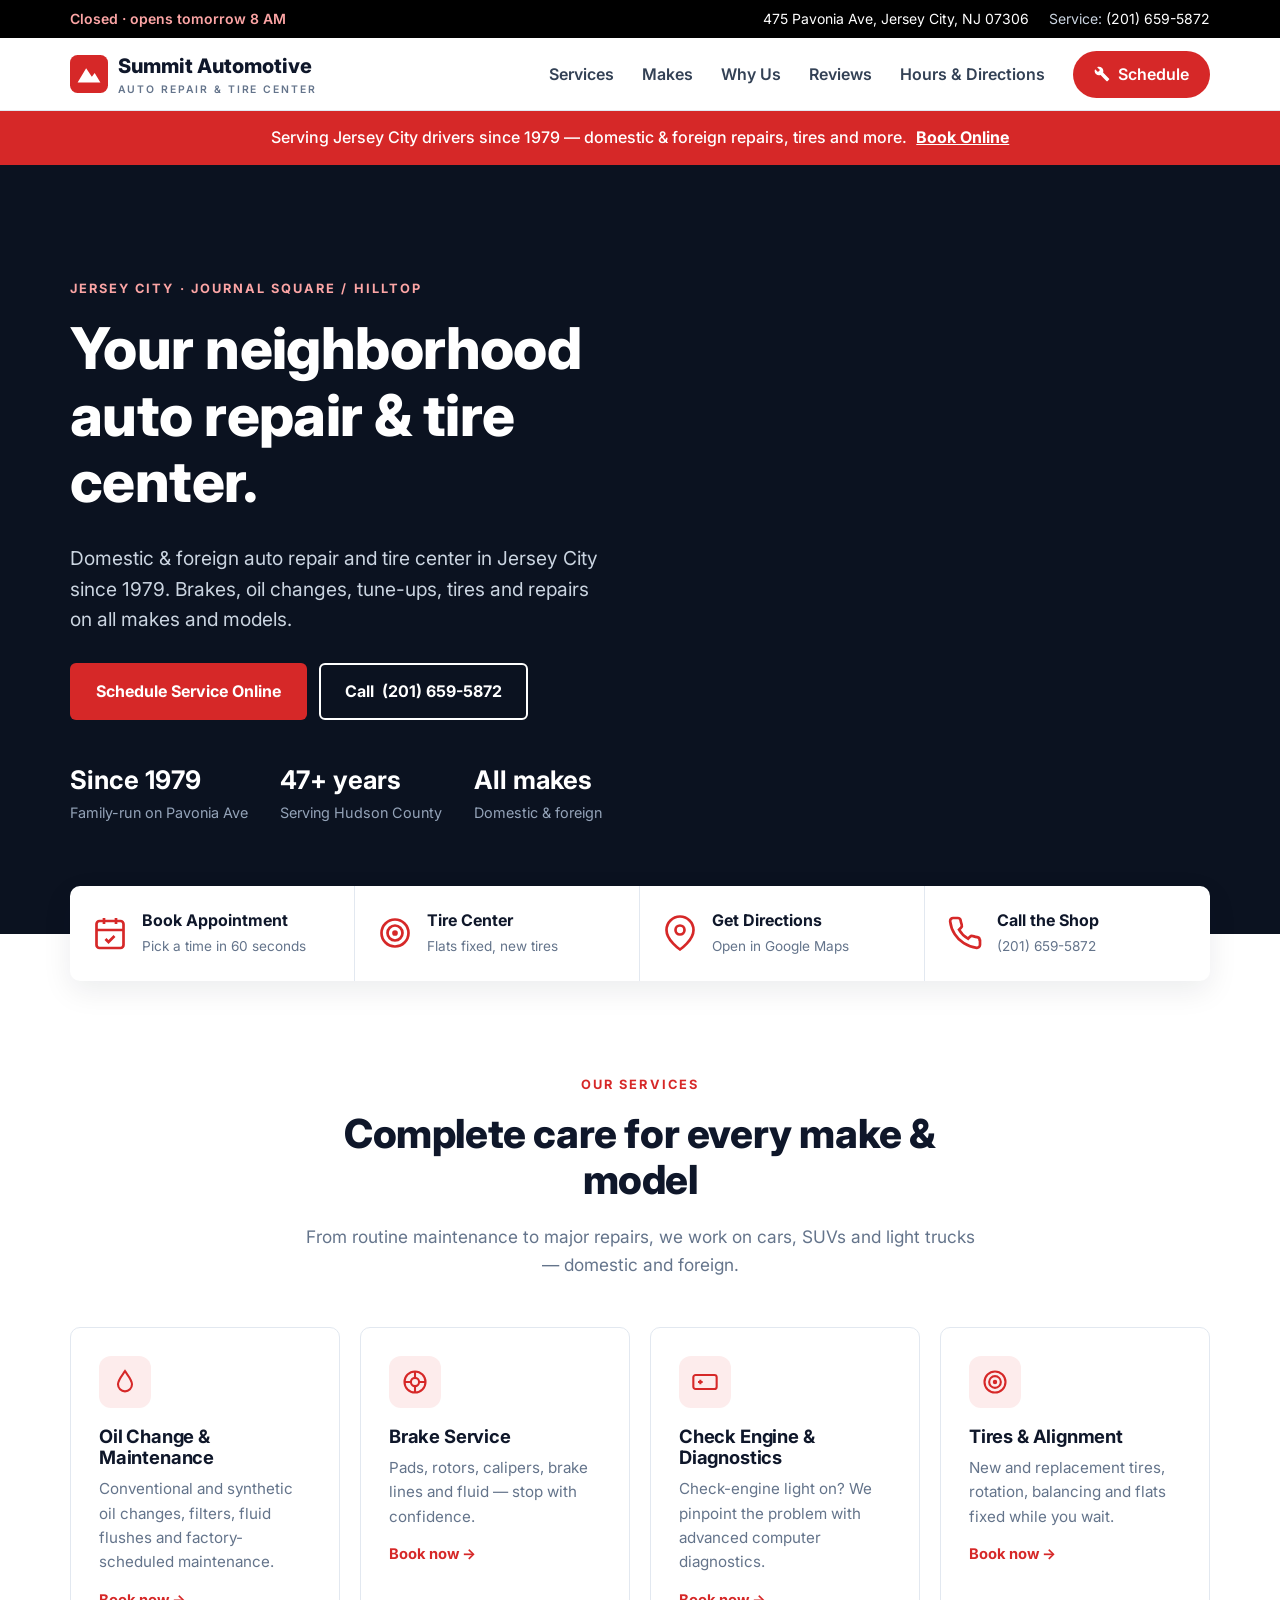
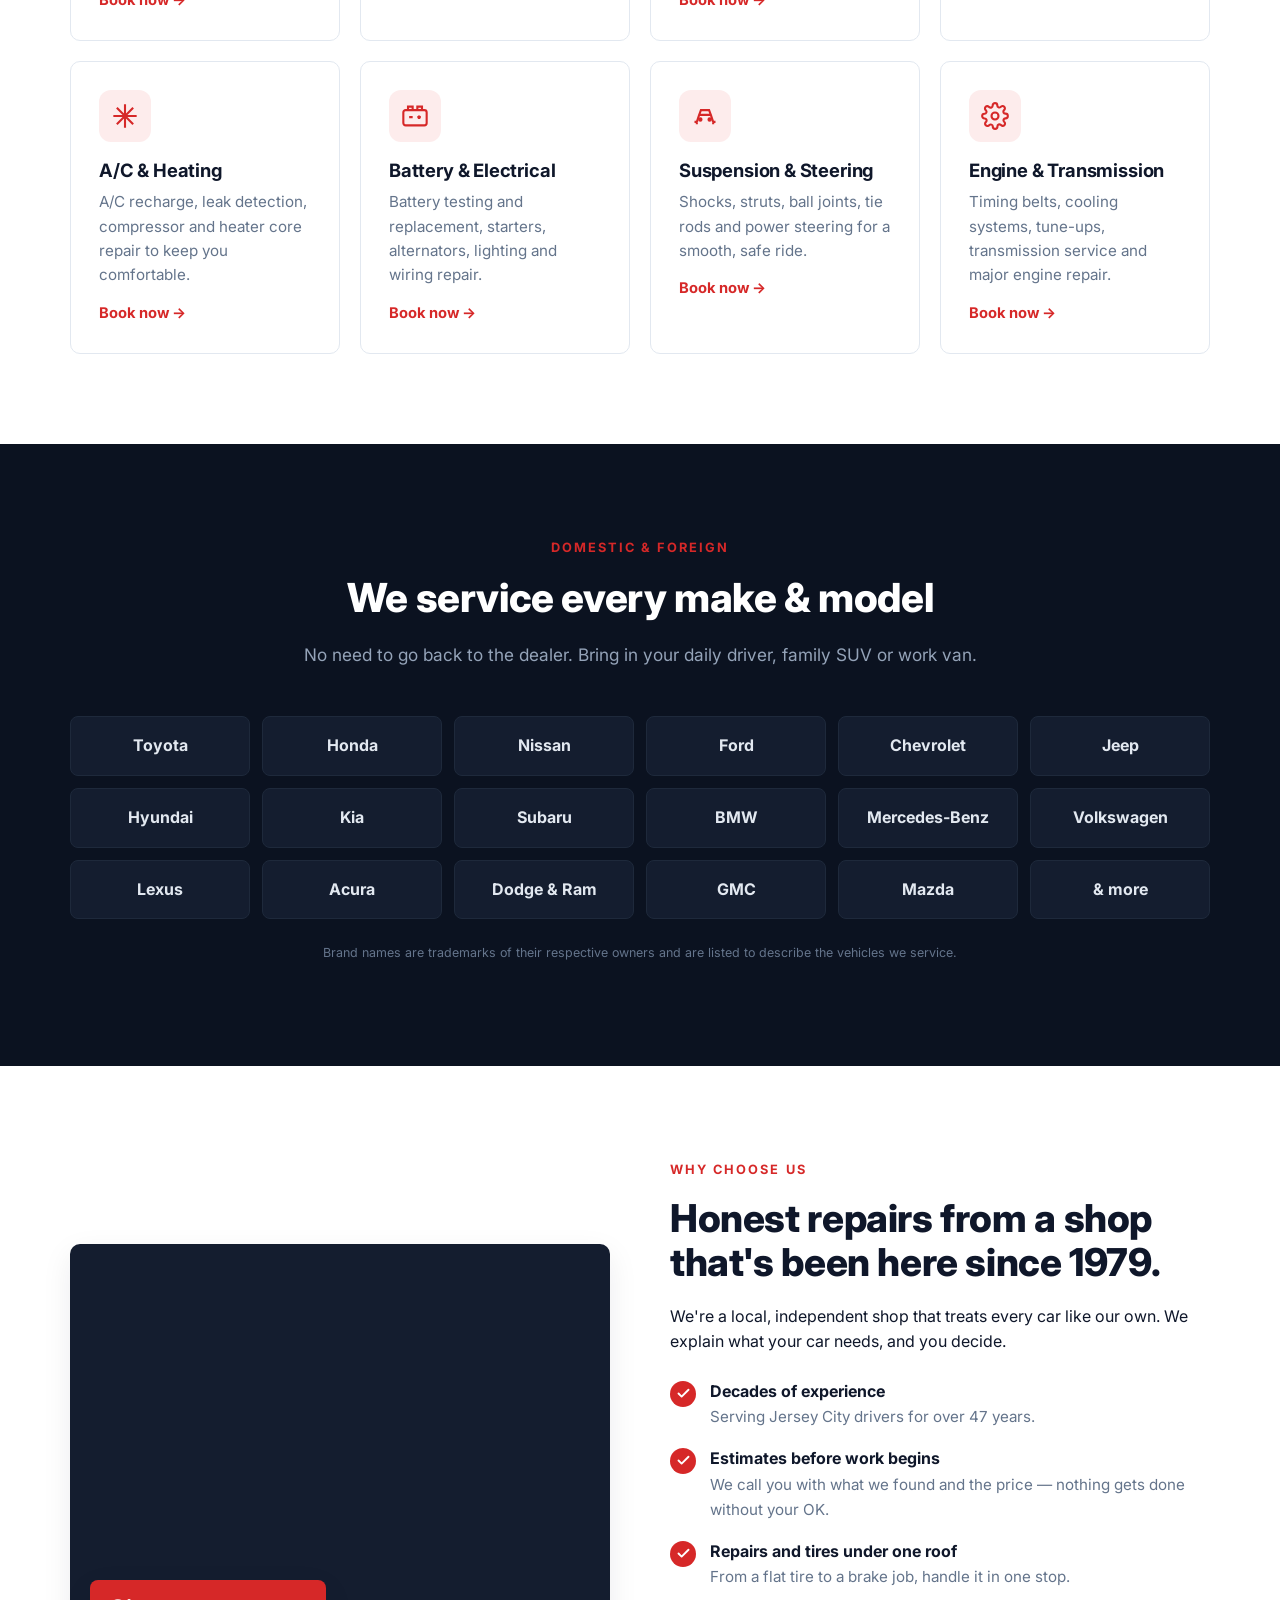
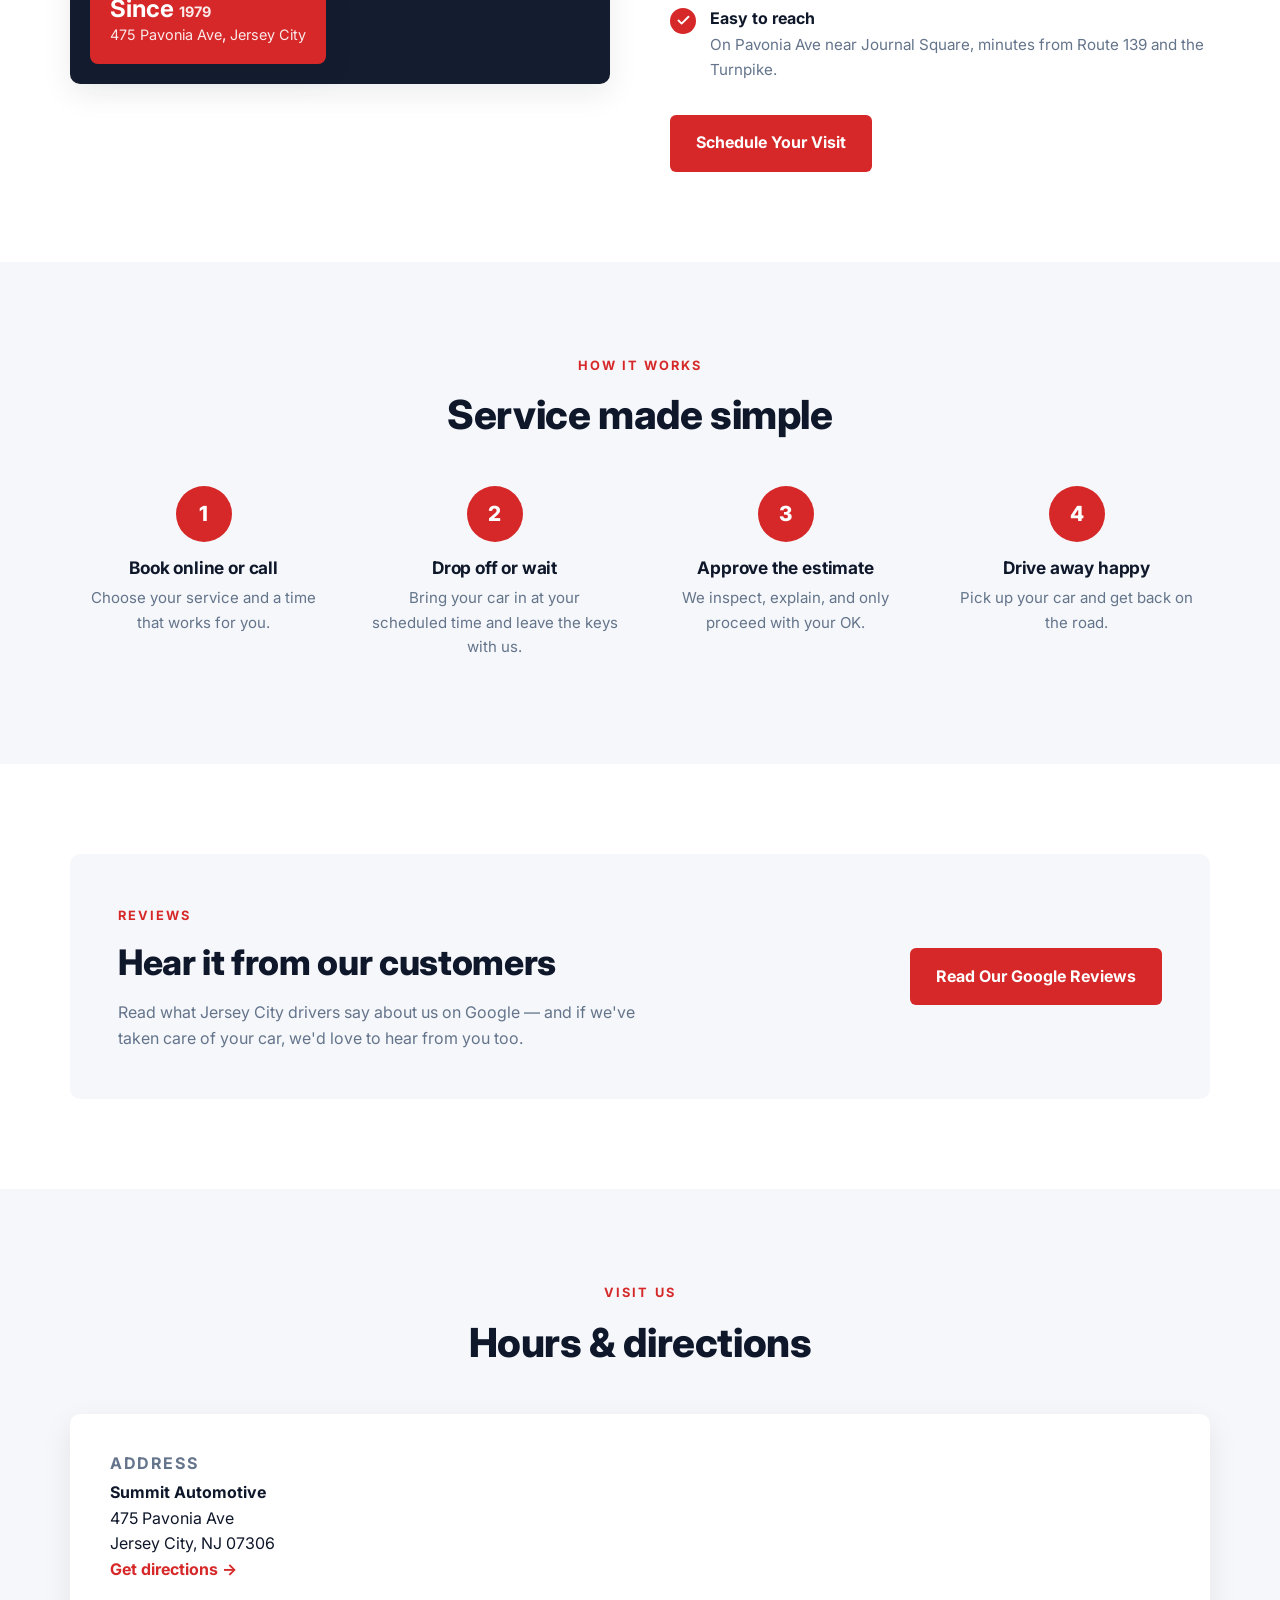
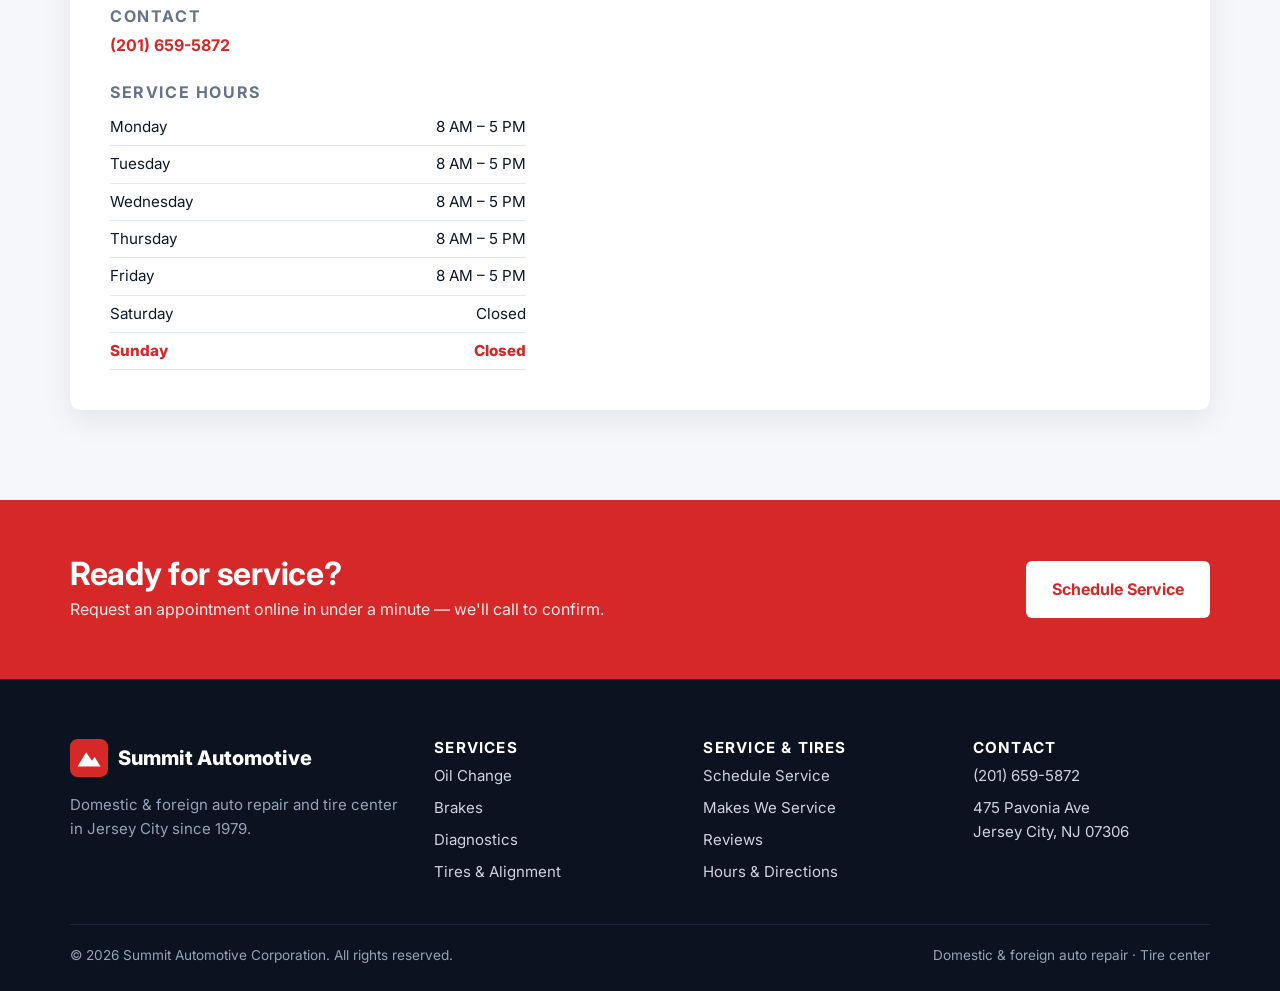
==== index.html @ 3b61a71e "Build Summit Automotive website with online service scheduler Homepage and Hudson Toyota-style sched" ====
<!doctype html>
<html lang="en">
<head>
  <meta charset="utf-8">
  <meta name="viewport" content="width=device-width, initial-scale=1">
  <title>{name} | Auto Repair &amp; Service</title>
  <meta name="description" content="Summit Automotive — domestic &amp; foreign auto repair and tire center at 475 Pavonia Ave, Jersey City, NJ since 1979. Brakes, oil changes, tune-ups, tires. Schedule service online.">
  <link rel="preconnect" href="https://fonts.googleapis.com">
  <link rel="stylesheet" href="https://fonts.googleapis.com/css2?family=Inter:wght@400;500;600;700;800&display=swap">
  <link rel="stylesheet" href="css/styles.css">
  <link rel="icon" href="data:image/svg+xml,%3Csvg xmlns='http://www.w3.org/2000/svg' viewBox='0 0 40 40'%3E%3Crect width='40' height='40' rx='8' fill='%23d62828'/%3E%3Cpath d='M8 29l9-15 6 9 3-4 6 10z' fill='white'/%3E%3C/svg%3E">
</head>
<body>

  <div class="topbar">
    <div class="container">
      <div><span data-open-now class="open-now"></span></div>
      <div class="topbar-right"><a data-shop-href="maps" data-shop="address"></a><span>Service: <a data-shop-href="phone" data-shop="phone"></a></span></div>
    </div>
  </div>

  <header class="header">
    <div class="container">
      <a href="index.html" class="logo">
        <svg class="logo-mark" viewBox="0 0 40 40" aria-hidden="true"><rect width="40" height="40" rx="8" fill="#d62828"/><path d="M8 29l9-15 6 9 3-4 6 10z" fill="#fff"/></svg>
        <span><span data-shop="name"></span><small>Auto Repair &amp; Tire Center</small></span>
      </a>
      <button class="nav-toggle" aria-label="Menu" aria-expanded="false"><span></span><span></span><span></span></button>
      <nav class="nav">
        <a href="#services">Services</a>
        <a href="#makes">Makes</a>
        <a href="#why">Why Us</a>
        <a href="#reviews">Reviews</a>
        <a href="#visit">Hours &amp; Directions</a>
        <a href="schedule-service.html" class="btn btn-primary btn-pill"><svg viewBox="0 0 24 24" width="16" height="16" fill="currentColor" aria-hidden="true"><path d="M22.7 19l-9.1-9.1c.9-2.3.4-5-1.5-6.9-2-2-5-2.4-7.4-1.3L9 6 6 9 1.6 4.7C.4 7.1.9 10.1 2.9 12.1c1.9 1.9 4.6 2.4 6.9 1.5l9.1 9.1c.4.4 1 .4 1.4 0l2.3-2.3c.5-.4.5-1.1.1-1.4z"/></svg>Schedule</a>
      </nav>
    </div>
  </header>

  <div class="promo-strip">
    <div class="container">Serving Jersey City drivers since <span data-shop="since"></span> — domestic &amp; foreign repairs, tires and more. <a href="schedule-service.html">Book Online</a></div>
  </div>

  <main>
    <section class="hero">
      <div class="container">
        <div class="hero-content">
          <span class="eyebrow">Jersey City · <span data-shop="neighborhood"></span></span>
          <h1>Your neighborhood auto repair &amp; tire center.</h1>
          <p class="lead"><span data-shop="tagline"></span> Brakes, oil changes, tune-ups, tires and repairs on all makes and models.</p>
          <div class="hero-actions">
            <a href="schedule-service.html" class="btn btn-primary">Schedule Service Online</a>
            <a data-shop-href="phone" class="btn btn-outline">Call <span data-shop="phone"></span></a>
          </div>
          <div class="hero-badges">
            <div><strong>Since <span data-shop="since"></span></strong>Family-run on Pavonia Ave</div>
            <div><strong><span data-shop="years"></span>+ years</strong>Serving Hudson County</div>
            <div><strong>All makes</strong>Domestic &amp; foreign</div>
          </div>
        </div>
      </div>
    </section>

    <div class="container quick">
      <div class="quick-grid">
        <a href="schedule-service.html">
          <svg viewBox="0 0 24 24" fill="none" stroke="currentColor" stroke-width="1.8"><rect x="3" y="4" width="18" height="18" rx="2"/><path d="M16 2v4M8 2v4M3 10h18M9 16l2 2 4-4"/></svg>
          <div><strong>Book Appointment</strong><span>Pick a time in 60 seconds</span></div>
        </a>
        <a href="schedule-service.html?service=tires">
          <svg viewBox="0 0 24 24" fill="none" stroke="currentColor" stroke-width="1.8"><circle cx="12" cy="12" r="9"/><circle cx="12" cy="12" r="5"/><circle cx="12" cy="12" r="1"/></svg>
          <div><strong>Tire Center</strong><span>Flats fixed, new tires</span></div>
        </a>
        <a data-shop-href="maps">
          <svg viewBox="0 0 24 24" fill="none" stroke="currentColor" stroke-width="1.8"><path d="M21 10c0 7-9 13-9 13S3 17 3 10a9 9 0 0118 0z"/><circle cx="12" cy="10" r="3"/></svg>
          <div><strong>Get Directions</strong><span>Open in Google Maps</span></div>
        </a>
        <a data-shop-href="phone">
          <svg viewBox="0 0 24 24" fill="none" stroke="currentColor" stroke-width="1.8"><path d="M22 16.9v3a2 2 0 01-2.2 2 19.8 19.8 0 01-8.6-3.1 19.5 19.5 0 01-6-6A19.8 19.8 0 012.1 4.2 2 2 0 014.1 2h3a2 2 0 012 1.7c.1.9.4 1.8.7 2.7a2 2 0 01-.5 2.1L8 9.8a16 16 0 006 6l1.3-1.3a2 2 0 012.1-.4c.9.3 1.8.6 2.7.7a2 2 0 011.7 2z"/></svg>
          <div><strong>Call the Shop</strong><span data-shop="phone"></span></div>
        </a>
      </div>
    </div>

    <section class="section" id="services">
      <div class="container">
        <div class="section-head">
          <span class="eyebrow">Our Services</span>
          <h2>Complete care for every make &amp; model</h2>
          <p>From routine maintenance to major repairs, we work on cars, SUVs and light trucks — domestic and foreign.</p>
        </div>
        <div class="services">
          <article class="service">
            <div class="icon"><svg viewBox="0 0 24 24" fill="none" stroke="currentColor" stroke-width="1.8"><path d="M12 2.7C9 7 6 10.3 6 14a6 6 0 0012 0c0-3.7-3-7-6-11.3z"/></svg></div>
            <h3>Oil Change &amp; Maintenance</h3>
            <p>Conventional and synthetic oil changes, filters, fluid flushes and factory-scheduled maintenance.</p>
            <a href="schedule-service.html?service=oil">Book now →</a>
          </article>
          <article class="service">
            <div class="icon"><svg viewBox="0 0 24 24" fill="none" stroke="currentColor" stroke-width="1.8"><circle cx="12" cy="12" r="9"/><circle cx="12" cy="12" r="3.5"/><path d="M12 3v5.5M12 15.5V21M3 12h5.5M15.5 12H21"/></svg></div>
            <h3>Brake Service</h3>
            <p>Pads, rotors, calipers, brake lines and fluid — stop with confidence.</p>
            <a href="schedule-service.html?service=brakes">Book now →</a>
          </article>
          <article class="service">
            <div class="icon"><svg viewBox="0 0 24 24" fill="none" stroke="currentColor" stroke-width="1.8"><rect x="2" y="6" width="20" height="12" rx="2"/><path d="M6 12h4M8 10v4M15 11h.01M18 13h.01"/></svg></div>
            <h3>Check Engine &amp; Diagnostics</h3>
            <p>Check-engine light on? We pinpoint the problem with advanced computer diagnostics.</p>
            <a href="schedule-service.html?service=diagnostic">Book now →</a>
          </article>
          <article class="service">
            <div class="icon"><svg viewBox="0 0 24 24" fill="none" stroke="currentColor" stroke-width="1.8"><circle cx="12" cy="12" r="9"/><circle cx="12" cy="12" r="5"/><circle cx="12" cy="12" r="1"/></svg></div>
            <h3>Tires &amp; Alignment</h3>
            <p>New and replacement tires, rotation, balancing and flats fixed while you wait.</p>
            <a href="schedule-service.html?service=tires">Book now →</a>
          </article>
          <article class="service">
            <div class="icon"><svg viewBox="0 0 24 24" fill="none" stroke="currentColor" stroke-width="1.8"><path d="M12 2v20M2 12h20M5 5l14 14M19 5L5 19"/></svg></div>
            <h3>A/C &amp; Heating</h3>
            <p>A/C recharge, leak detection, compressor and heater core repair to keep you comfortable.</p>
            <a href="schedule-service.html?service=ac">Book now →</a>
          </article>
          <article class="service">
            <div class="icon"><svg viewBox="0 0 24 24" fill="none" stroke="currentColor" stroke-width="1.8"><rect x="2" y="7" width="20" height="13" rx="2"/><path d="M6 7V4h4v3M14 7V4h4v3M7 13h3M15.5 11.5v3M14 13h3"/></svg></div>
            <h3>Battery &amp; Electrical</h3>
            <p>Battery testing and replacement, starters, alternators, lighting and wiring repair.</p>
            <a href="schedule-service.html?service=battery">Book now →</a>
          </article>
          <article class="service">
            <div class="icon"><svg viewBox="0 0 24 24" fill="none" stroke="currentColor" stroke-width="1.8"><path d="M3 17h2l2-6h10l2 6h2M5 17v2M19 17v2M7 11l1.5-4h7L17 11"/><circle cx="8" cy="15" r="1"/><circle cx="16" cy="15" r="1"/></svg></div>
            <h3>Suspension &amp; Steering</h3>
            <p>Shocks, struts, ball joints, tie rods and power steering for a smooth, safe ride.</p>
            <a href="schedule-service.html?service=suspension">Book now →</a>
          </article>
          <article class="service">
            <div class="icon"><svg viewBox="0 0 24 24" fill="none" stroke="currentColor" stroke-width="1.8"><circle cx="12" cy="12" r="3"/><path d="M19.4 15a1.7 1.7 0 00.3 1.8l.1.1a2 2 0 11-2.8 2.8l-.1-.1a1.7 1.7 0 00-1.8-.3 1.7 1.7 0 00-1 1.5V21a2 2 0 01-4 0v-.1A1.7 1.7 0 009 19.4a1.7 1.7 0 00-1.8.3l-.1.1a2 2 0 11-2.8-2.8l.1-.1a1.7 1.7 0 00.3-1.8 1.7 1.7 0 00-1.5-1H3a2 2 0 010-4h.1A1.7 1.7 0 004.6 9a1.7 1.7 0 00-.3-1.8l-.1-.1a2 2 0 112.8-2.8l.1.1a1.7 1.7 0 001.8.3H9a1.7 1.7 0 001-1.5V3a2 2 0 014 0v.1a1.7 1.7 0 001 1.5 1.7 1.7 0 001.8-.3l.1-.1a2 2 0 112.8 2.8l-.1.1a1.7 1.7 0 00-.3 1.8V9a1.7 1.7 0 001.5 1H21a2 2 0 010 4h-.1a1.7 1.7 0 00-1.5 1z"/></svg></div>
            <h3>Engine &amp; Transmission</h3>
            <p>Timing belts, cooling systems, tune-ups, transmission service and major engine repair.</p>
            <a href="schedule-service.html?service=engine">Book now →</a>
          </article>
        </div>
      </div>
    </section>

    <section class="section section-dark" id="makes">
      <div class="container">
        <div class="section-head">
          <span class="eyebrow">Domestic &amp; Foreign</span>
          <h2>We service every make &amp; model</h2>
          <p>No need to go back to the dealer. Bring in your daily driver, family SUV or work van.</p>
        </div>
        <div class="makes">
          <span>Toyota</span><span>Honda</span><span>Nissan</span><span>Ford</span><span>Chevrolet</span><span>Jeep</span>
          <span>Hyundai</span><span>Kia</span><span>Subaru</span><span>BMW</span><span>Mercedes-Benz</span><span>Volkswagen</span>
          <span>Lexus</span><span>Acura</span><span>Dodge &amp; Ram</span><span>GMC</span><span>Mazda</span><span>&amp; more</span>
        </div>
        <p class="fine">Brand names are trademarks of their respective owners and are listed to describe the vehicles we service.</p>
      </div>
    </section>

    <section class="section" id="why">
      <div class="container why">
        <div class="why-img" role="img" aria-label="Technician working on a car"><div class="why-badge"><strong>Since <span data-shop="since"></span></strong><span data-shop="street"></span>, <span data-shop="city"></span></div></div>
        <div>
          <span class="eyebrow">Why Choose Us</span>
          <h2>Honest repairs from a shop that's been here since <span data-shop="since"></span>.</h2>
          <p>We're a local, independent shop that treats every car like our own. We explain what your car needs, and you decide.</p>
          <ul class="checks">
            <li><div><strong>Decades of experience</strong><span>Serving Jersey City drivers for over <span data-shop="years"></span> years.</span></div></li>
            <li><div><strong>Estimates before work begins</strong><span>We call you with what we found and the price — nothing gets done without your OK.</span></div></li>
            <li><div><strong>Repairs and tires under one roof</strong><span>From a flat tire to a brake job, handle it in one stop.</span></div></li>
            <li><div><strong>Easy to reach</strong><span>On Pavonia Ave near Journal Square, minutes from Route 139 and the Turnpike.</span></div></li>
          </ul>
          <a href="schedule-service.html" class="btn btn-primary">Schedule Your Visit</a>
        </div>
      </div>
    </section>

    <section class="section section-alt">
      <div class="container">
        <div class="section-head">
          <span class="eyebrow">How It Works</span>
          <h2>Service made simple</h2>
        </div>
        <div class="steps">
          <div class="step"><h3>Book online or call</h3><p>Choose your service and a time that works for you.</p></div>
          <div class="step"><h3>Drop off or wait</h3><p>Bring your car in at your scheduled time and leave the keys with us.</p></div>
          <div class="step"><h3>Approve the estimate</h3><p>We inspect, explain, and only proceed with your OK.</p></div>
          <div class="step"><h3>Drive away happy</h3><p>Pick up your car and get back on the road.</p></div>
        </div>
      </div>
    </section>

    <section class="section" id="reviews">
      <div class="container">
        <div class="reviews-cta">
          <div>
            <span class="eyebrow">Reviews</span>
            <h2>Hear it from our customers</h2>
            <p>Read what Jersey City drivers say about us on Google — and if we've taken care of your car, we'd love to hear from you too.</p>
          </div>
          <a data-shop-href="maps" class="btn btn-primary">Read Our Google Reviews</a>
        </div>
      </div>
    </section>

    <section class="section section-alt" id="visit">
      <div class="container">
        <div class="section-head">
          <span class="eyebrow">Visit Us</span>
          <h2>Hours &amp; directions</h2>
        </div>
        <div class="visit">
          <div class="visit-info">
            <h3>Address</h3>
            <p><strong data-shop="name"></strong><br><span data-shop="street"></span><br><span data-shop="cityline"></span><br>
              <a data-shop-href="maps">Get directions →</a></p>
            <h3>Contact</h3>
            <p><a data-shop-href="phone" data-shop="phone"></a><span data-needs-email><br><a data-shop-href="email" data-shop="email"></a></span></p>
            <h3>Service Hours</h3>
            <table class="hours-table"><tbody data-hours-table></tbody></table>
          </div>
          <iframe data-map title="Map to the shop" loading="lazy" referrerpolicy="no-referrer-when-downgrade"></iframe>
        </div>
      </div>
    </section>

    <section class="cta-band">
      <div class="container">
        <div>
          <h2>Ready for service?</h2>
          <p>Request an appointment online in under a minute — we'll call to confirm.</p>
        </div>
        <a href="schedule-service.html" class="btn btn-primary">Schedule Service</a>
      </div>
    </section>
  </main>

  <footer class="footer">
    <div class="container">
      <div class="footer-grid">
        <div>
          <a href="index.html" class="logo">
            <svg class="logo-mark" viewBox="0 0 40 40" aria-hidden="true"><rect width="40" height="40" rx="8" fill="#d62828"/><path d="M8 29l9-15 6 9 3-4 6 10z" fill="#fff"/></svg>
            <span data-shop="name"></span>
          </a>
          <p data-shop="tagline"></p>
        </div>
        <div>
          <h4>Services</h4>
          <ul>
            <li><a href="schedule-service.html?service=oil">Oil Change</a></li>
            <li><a href="schedule-service.html?service=brakes">Brakes</a></li>
            <li><a href="schedule-service.html?service=diagnostic">Diagnostics</a></li>
            <li><a href="schedule-service.html?service=tires">Tires &amp; Alignment</a></li>
          </ul>
        </div>
        <div>
          <h4>Service &amp; Tires</h4>
          <ul>
            <li><a href="schedule-service.html">Schedule Service</a></li>
            <li><a href="#makes">Makes We Service</a></li>
            <li><a href="#reviews">Reviews</a></li>
            <li><a href="#visit">Hours &amp; Directions</a></li>
          </ul>
        </div>
        <div>
          <h4>Contact</h4>
          <ul>
            <li><a data-shop-href="phone" data-shop="phone"></a></li>
            <li data-needs-email><a data-shop-href="email" data-shop="email"></a></li>
            <li><a data-shop-href="maps"><span data-shop="street"></span><br><span data-shop="cityline"></span></a></li>
          </ul>
        </div>
      </div>
      <div class="footer-bottom">
        <span>© <span data-shop="year"></span> <span data-shop="legalName"></span>. All rights reserved.</span>
        <span>Domestic &amp; foreign auto repair · Tire center</span>
      </div>
    </div>
  </footer>

  <div class="mobile-bar">
    <a data-shop-href="phone">Call Now</a>
    <a href="schedule-service.html">Book Service</a>
  </div>

  <script src="js/config.js"></script>
  <script src="js/main.js"></script>
</body>
</html>
---- css/styles.css ----
:root {
  --ink: #0f172a;
  --ink-2: #334155;
  --muted: #64748b;
  --line: #e2e8f0;
  --bg: #ffffff;
  --bg-alt: #f5f7fa;
  --dark: #0b1220;
  --dark-2: #141d2f;
  --accent: #d62828;
  --accent-dark: #b01f1f;
  --ok: #15803d;
  --radius: 10px;
  --shadow: 0 10px 30px rgba(15, 23, 42, .08);
  --max: 1180px;
}

* { box-sizing: border-box; }
html { scroll-behavior: smooth; }
body {
  margin: 0;
  font-family: "Inter", system-ui, -apple-system, "Segoe UI", Roboto, sans-serif;
  color: var(--ink);
  background: var(--bg);
  line-height: 1.6;
  -webkit-font-smoothing: antialiased;
}
img { max-width: 100%; display: block; }
a { color: inherit; }
h1, h2, h3, h4 { line-height: 1.15; margin: 0 0 .5em; letter-spacing: -.01em; }
p { margin: 0 0 1em; }
.container { max-width: var(--max); margin: 0 auto; padding: 0 20px; }
.sr-only { position: absolute; width: 1px; height: 1px; overflow: hidden; clip: rect(0 0 0 0); }

/* ---------- Buttons ---------- */
.btn {
  display: inline-flex; align-items: center; justify-content: center; gap: .5em;
  padding: .85em 1.5em; border-radius: 6px; border: 2px solid transparent;
  font: inherit; font-weight: 700; text-decoration: none; cursor: pointer;
  transition: background .15s, color .15s, border-color .15s, transform .15s;
}
.btn:active { transform: translateY(1px); }
.btn-primary { background: var(--accent); color: #fff; }
.btn-primary:hover { background: var(--accent-dark); }
.btn-outline { border-color: currentColor; color: inherit; background: transparent; }
.btn-outline:hover { background: rgba(255,255,255,.1); }
.btn-ghost { background: var(--bg-alt); color: var(--ink); }
.btn-ghost:hover { background: var(--line); }
.btn[disabled] { opacity: .45; cursor: not-allowed; }
.btn-block { width: 100%; }

/* ---------- Top bar & header ---------- */
.topbar { background: var(--dark); color: #cbd5e1; font-size: .875rem; }
.topbar .container { display: flex; justify-content: space-between; gap: 1rem; padding-top: 8px; padding-bottom: 8px; flex-wrap: wrap; }
.topbar a { text-decoration: none; color: #fff; }
.topbar .open-now { color: #4ade80; font-weight: 600; }
.topbar .open-now.closed { color: #fca5a5; }

.header { position: sticky; top: 0; z-index: 50; background: #fff; border-bottom: 1px solid var(--line); }
.header .container { display: flex; align-items: center; justify-content: space-between; height: 72px; gap: 1rem; }
.logo { display: flex; align-items: center; gap: .6rem; text-decoration: none; font-weight: 800; font-size: 1.25rem; }
.logo-mark { width: 38px; height: 38px; }
.logo small { display: block; font-size: .65rem; font-weight: 600; letter-spacing: .18em; color: var(--muted); text-transform: uppercase; }
.nav { display: flex; align-items: center; gap: 1.75rem; }
.nav a { text-decoration: none; font-weight: 600; color: var(--ink-2); }
.nav a:hover, .nav a.active { color: var(--accent); }
.nav .btn { color: #fff; }
.nav-toggle { display: none; background: none; border: 0; padding: 8px; cursor: pointer; }
.nav-toggle span { display: block; width: 24px; height: 2px; background: var(--ink); margin: 5px 0; }

@media (max-width: 860px) {
  .nav-toggle { display: block; }
  .nav {
    position: absolute; top: 72px; left: 0; right: 0; background: #fff;
    flex-direction: column; align-items: stretch; gap: 0; padding: 8px 20px 20px;
    border-bottom: 1px solid var(--line); display: none;
  }
  .nav.open { display: flex; }
  .nav a { padding: 12px 0; border-bottom: 1px solid var(--line); }
  .nav .btn { margin-top: 12px; }
}

/* ---------- Hero ---------- */
.hero {
  position: relative; color: #fff; overflow: hidden;
  background:
    linear-gradient(100deg, rgba(11,18,32,.96) 0%, rgba(11,18,32,.85) 45%, rgba(11,18,32,.35) 100%),
    url("https://images.unsplash.com/photo-1619642751034-765dfdf7c58e?auto=format&fit=crop&w=1800&q=70") center/cover no-repeat,
    var(--dark);
}
.hero .container { padding-top: 110px; padding-bottom: 110px; }
.hero-content { max-width: 640px; }
.eyebrow { display: inline-block; font-size: .8rem; font-weight: 700; letter-spacing: .16em; text-transform: uppercase; color: var(--accent); margin-bottom: 1rem; }
.hero .eyebrow { color: #fca5a5; }
.hero h1 { font-size: clamp(2.2rem, 5vw, 3.6rem); font-weight: 800; }
.hero p.lead { font-size: 1.2rem; color: #cbd5e1; max-width: 540px; }
.hero-actions { display: flex; gap: 12px; flex-wrap: wrap; margin-top: 1.75rem; }
.hero-badges { display: flex; gap: 2rem; flex-wrap: wrap; margin-top: 2.5rem; }
.hero-badges div { font-size: .9rem; color: #94a3b8; }
.hero-badges strong { display: block; font-size: 1.6rem; color: #fff; }
.stars { color: #fbbf24; letter-spacing: 2px; }

/* ---------- Quick actions strip ---------- */
.quick { margin-top: -48px; position: relative; z-index: 2; }
.quick-grid { display: grid; grid-template-columns: repeat(4, 1fr); background: #fff; border-radius: var(--radius); box-shadow: var(--shadow); overflow: hidden; }
.quick-grid a { display: flex; gap: 14px; align-items: center; padding: 22px; text-decoration: none; border-right: 1px solid var(--line); transition: background .15s; }
.quick-grid a:last-child { border-right: 0; }
.quick-grid a:hover { background: var(--bg-alt); }
.quick-grid svg { flex: none; width: 36px; height: 36px; color: var(--accent); }
.quick-grid strong { display: block; }
.quick-grid span { font-size: .85rem; color: var(--muted); }
@media (max-width: 860px) {
  .quick-grid { grid-template-columns: 1fr 1fr; }
  .quick-grid a:nth-child(2) { border-right: 0; }
  .quick-grid a:nth-child(-n+2) { border-bottom: 1px solid var(--line); }
}
@media (max-width: 480px) {
  .quick-grid { grid-template-columns: 1fr; }
  .quick-grid a { border-right: 0; border-bottom: 1px solid var(--line); }
}

/* ---------- Sections ---------- */
.section { padding: 90px 0; }
.section-alt { background: var(--bg-alt); }
.section-dark { background: var(--dark); color: #fff; }
.section-head { text-align: center; max-width: 680px; margin: 0 auto 3rem; }
.section-head h2 { font-size: clamp(1.8rem, 3.5vw, 2.5rem); font-weight: 800; }
.section-head p { color: var(--muted); font-size: 1.08rem; }
.section-dark .section-head p { color: #94a3b8; }

/* Services */
.services { display: grid; grid-template-columns: repeat(auto-fill, minmax(260px, 1fr)); gap: 20px; }
.service {
  background: #fff; border: 1px solid var(--line); border-radius: var(--radius);
  padding: 28px; transition: transform .2s, box-shadow .2s, border-color .2s;
}
.service:hover { transform: translateY(-4px); box-shadow: var(--shadow); border-color: transparent; }
.service .icon { width: 52px; height: 52px; border-radius: 12px; background: #fdecec; color: var(--accent); display: grid; place-items: center; margin-bottom: 18px; }
.service .icon svg { width: 28px; height: 28px; }
.service h3 { font-size: 1.15rem; }
.service p { color: var(--muted); font-size: .95rem; margin-bottom: .75rem; }
.service a { color: var(--accent); font-weight: 700; text-decoration: none; font-size: .92rem; }
.service a:hover { text-decoration: underline; }

/* Specials */
.specials { display: grid; grid-template-columns: repeat(3, 1fr); gap: 20px; }
.special {
  border: 2px dashed rgba(255,255,255,.25); border-radius: var(--radius); padding: 30px; text-align: center;
  background: var(--dark-2);
}
.special .price { font-size: 2.6rem; font-weight: 800; color: #fff; }
.special .price small { font-size: 1rem; color: #94a3b8; font-weight: 600; }
.special h3 { color: #fca5a5; font-size: 1rem; text-transform: uppercase; letter-spacing: .1em; }
.special p { color: #94a3b8; font-size: .92rem; }
.fine { font-size: .78rem; color: #64748b; text-align: center; margin-top: 1.5rem; }
@media (max-width: 860px) { .specials { grid-template-columns: 1fr; } }

/* Why us */
.why { display: grid; grid-template-columns: 1fr 1fr; gap: 60px; align-items: center; }
.why-img {
  border-radius: var(--radius); min-height: 440px;
  background: url("https://images.unsplash.com/photo-1487754180451-c456f719a1fc?auto=format&fit=crop&w=1200&q=70") center/cover, var(--dark-2);
  box-shadow: var(--shadow);
}
.why h2 { font-size: clamp(1.8rem, 3.5vw, 2.4rem); font-weight: 800; }
.checks { list-style: none; padding: 0; margin: 1.5rem 0 2rem; display: grid; gap: 16px; }
.checks li { display: flex; gap: 14px; }
.checks li::before {
  content: ""; flex: none; width: 26px; height: 26px; border-radius: 50%; margin-top: 2px;
  background: var(--accent) url("data:image/svg+xml,%3Csvg xmlns='http://www.w3.org/2000/svg' viewBox='0 0 24 24' fill='none' stroke='white' stroke-width='3' stroke-linecap='round' stroke-linejoin='round'%3E%3Cpolyline points='20 6 9 17 4 12'/%3E%3C/svg%3E") center/15px no-repeat;
}
.checks strong { display: block; }
.checks span { color: var(--muted); font-size: .95rem; }
@media (max-width: 860px) { .why { grid-template-columns: 1fr; gap: 32px; } .why-img { min-height: 260px; } }

/* Process */
.steps { display: grid; grid-template-columns: repeat(4, 1fr); gap: 24px; counter-reset: step; }
.step { text-align: center; padding: 0 10px; }
.step::before {
  counter-increment: step; content: counter(step);
  display: grid; place-items: center; width: 56px; height: 56px; margin: 0 auto 16px;
  border-radius: 50%; background: var(--accent); color: #fff; font-weight: 800; font-size: 1.3rem;
}
.step h3 { font-size: 1.08rem; }
.step p { color: var(--muted); font-size: .94rem; }
@media (max-width: 860px) { .steps { grid-template-columns: 1fr 1fr; } }
@media (max-width: 480px) { .steps { grid-template-columns: 1fr; } }

/* Reviews */
.reviews { display: grid; grid-template-columns: repeat(3, 1fr); gap: 20px; }
.review { background: #fff; border-radius: var(--radius); padding: 28px; box-shadow: var(--shadow); display: flex; flex-direction: column; }
.review p { color: var(--ink-2); flex: 1; }
.review footer { display: flex; align-items: center; gap: 12px; font-weight: 700; }
.avatar { width: 40px; height: 40px; border-radius: 50%; background: var(--dark); color: #fff; display: grid; place-items: center; font-weight: 700; }
.review footer span { display: block; font-weight: 500; font-size: .85rem; color: var(--muted); }
@media (max-width: 860px) { .reviews { grid-template-columns: 1fr; } }

/* Visit */
.visit { display: grid; grid-template-columns: 1fr 1.3fr; gap: 0; border-radius: var(--radius); overflow: hidden; box-shadow: var(--shadow); background: #fff; }
.visit-info { padding: 40px; }
.visit-info h3 { font-size: 1rem; text-transform: uppercase; letter-spacing: .1em; color: var(--muted); margin-top: 1.5rem; }
.visit-info h3:first-child { margin-top: 0; }
.visit-info a { color: var(--accent); font-weight: 700; text-decoration: none; }
.hours-table { width: 100%; border-collapse: collapse; font-size: .95rem; }
.hours-table td { padding: 6px 0; border-bottom: 1px solid var(--line); }
.hours-table td:last-child { text-align: right; }
.hours-table tr.today td { font-weight: 800; color: var(--accent); }
.visit iframe { width: 100%; height: 100%; min-height: 420px; border: 0; display: block; }
@media (max-width: 860px) { .visit { grid-template-columns: 1fr; } .visit iframe { min-height: 300px; } }

/* CTA band */
.cta-band { background: var(--accent); color: #fff; padding: 56px 0; }
.cta-band .container { display: flex; align-items: center; justify-content: space-between; gap: 24px; flex-wrap: wrap; }
.cta-band h2 { margin: 0; font-size: clamp(1.5rem, 3vw, 2rem); }
.cta-band p { margin: .25rem 0 0; opacity: .9; }
.cta-band .btn-primary { background: #fff; color: var(--accent); }
.cta-band .btn-primary:hover { background: #fde8e8; }

/* Footer */
.footer { background: var(--dark); color: #94a3b8; padding: 60px 0 24px; font-size: .94rem; }
.footer-grid { display: grid; grid-template-columns: 1.4fr 1fr 1fr 1fr; gap: 32px; }
.footer h4 { color: #fff; font-size: .95rem; text-transform: uppercase; letter-spacing: .08em; }
.footer ul { list-style: none; margin: 0; padding: 0; display: grid; gap: 8px; }
.footer a { text-decoration: none; color: #cbd5e1; }
.footer a:hover { color: #fff; }
.footer .logo { color: #fff; margin-bottom: 1rem; }
.footer-bottom { border-top: 1px solid #1e293b; margin-top: 40px; padding-top: 20px; display: flex; justify-content: space-between; flex-wrap: wrap; gap: 8px; font-size: .85rem; }
@media (max-width: 860px) { .footer-grid { grid-template-columns: 1fr 1fr; } }
@media (max-width: 480px) { .footer-grid { grid-template-columns: 1fr; } }

/* Mobile sticky call bar */
.mobile-bar { display: none; }
@media (max-width: 640px) {
  .mobile-bar {
    display: grid; grid-template-columns: 1fr 1fr; position: fixed; bottom: 0; left: 0; right: 0; z-index: 60;
    box-shadow: 0 -4px 16px rgba(0,0,0,.12);
  }
  .mobile-bar a { padding: 15px; text-align: center; font-weight: 700; text-decoration: none; color: #fff; background: var(--dark); }
  .mobile-bar a + a { background: var(--accent); }
  body { padding-bottom: 54px; }
}

/* ================= Schedule Service page ================= */
.page-hero { background: var(--dark); color: #fff; padding: 56px 0 96px; }
.page-hero h1 { font-size: clamp(2rem, 4vw, 2.8rem); font-weight: 800; }
.page-hero p { color: #94a3b8; max-width: 620px; margin: 0; }
.crumbs { font-size: .85rem; color: #94a3b8; margin-bottom: 1rem; }
.crumbs a { color: #cbd5e1; text-decoration: none; }

.scheduler { display: grid; grid-template-columns: 1fr 340px; gap: 28px; margin-top: -64px; padding-bottom: 90px; align-items: start; }
@media (max-width: 960px) { .scheduler { grid-template-columns: 1fr; } }

.panel { background: #fff; border-radius: var(--radius); box-shadow: var(--shadow); border: 1px solid var(--line); }
.progress { display: flex; border-bottom: 1px solid var(--line); overflow-x: auto; }
.progress li {
  list-style: none; flex: 1; min-width: 120px; padding: 18px 12px; text-align: center; font-size: .85rem; font-weight: 700;
  color: var(--muted); border-bottom: 3px solid transparent; white-space: nowrap;
}
.progress li .num {
  display: inline-grid; place-items: center; width: 24px; height: 24px; border-radius: 50%; margin-right: 6px;
  background: var(--line); color: var(--ink-2); font-size: .78rem;
}
.progress li.active { color: var(--ink); border-bottom-color: var(--accent); }
.progress li.active .num { background: var(--accent); color: #fff; }
.progress li.done .num { background: var(--ok); color: #fff; }
.progress { margin: 0; padding: 0; }

.step-body { padding: 32px; }
.step-body h2 { font-size: 1.5rem; }
.step-body > p.hint { color: var(--muted); margin-top: -.25rem; }
.step-pane { display: none; }
.step-pane.active { display: block; animation: fade .25s ease; }
@keyframes fade { from { opacity: 0; transform: translateY(6px); } to { opacity: 1; transform: none; } }

.fields { display: grid; grid-template-columns: repeat(2, 1fr); gap: 18px; }
.fields .full { grid-column: 1 / -1; }
@media (max-width: 560px) { .fields { grid-template-columns: 1fr; } }
.field label { display: block; font-weight: 600; font-size: .9rem; margin-bottom: 6px; }
.field label .req { color: var(--accent); }
.field input, .field select, .field textarea {
  width: 100%; padding: 12px 14px; border: 1px solid #cbd5e1; border-radius: 6px; font: inherit; background: #fff; color: var(--ink);
}
.field textarea { min-height: 110px; resize: vertical; }
.field input:focus, .field select:focus, .field textarea:focus { outline: none; border-color: var(--accent); box-shadow: 0 0 0 3px rgba(214,40,40,.15); }
.field.invalid input, .field.invalid select { border-color: var(--accent); }
.field .err { display: none; color: var(--accent); font-size: .8rem; margin-top: 4px; }
.field.invalid .err { display: block; }

.svc-group { margin-bottom: 24px; }
.svc-group h3 { font-size: .85rem; text-transform: uppercase; letter-spacing: .1em; color: var(--muted); margin-bottom: 10px; }
.svc-options { display: grid; grid-template-columns: repeat(2, 1fr); gap: 10px; }
@media (max-width: 560px) { .svc-options { grid-template-columns: 1fr; } }
.svc-option { position: relative; }
.svc-option input { position: absolute; opacity: 0; }
.svc-option label {
  display: flex; justify-content: space-between; gap: 10px; align-items: center;
  padding: 14px 16px; border: 1.5px solid var(--line); border-radius: 8px; cursor: pointer; font-weight: 600; font-size: .95rem;
  transition: border-color .15s, background .15s;
}
.svc-option label small { color: var(--muted); font-weight: 500; white-space: nowrap; }
.svc-option label:hover { border-color: #94a3b8; }
.svc-option input:checked + label { border-color: var(--accent); background: #fef2f2; }
.svc-option input:focus-visible + label { box-shadow: 0 0 0 3px rgba(214,40,40,.25); }

.choice-row { display: flex; gap: 10px; flex-wrap: wrap; margin-bottom: 24px; }
.choice-row .svc-option { flex: 1; min-width: 180px; }
.choice-row .svc-option label { flex-direction: column; align-items: flex-start; }

.date-strip { display: flex; gap: 10px; overflow-x: auto; padding-bottom: 8px; margin-bottom: 20px; scrollbar-width: thin; }
.date-btn {
  flex: none; width: 78px; padding: 12px 6px; border: 1.5px solid var(--line); border-radius: 8px; background: #fff;
  cursor: pointer; text-align: center; font: inherit;
}
.date-btn .dow { font-size: .75rem; font-weight: 700; text-transform: uppercase; color: var(--muted); }
.date-btn .day { font-size: 1.5rem; font-weight: 800; line-height: 1.2; }
.date-btn .mon { font-size: .75rem; color: var(--muted); }
.date-btn:hover:not([disabled]) { border-color: #94a3b8; }
.date-btn.selected { border-color: var(--accent); background: var(--accent); color: #fff; }
.date-btn.selected .dow, .date-btn.selected .mon { color: #fde8e8; }
.date-btn[disabled] { opacity: .4; cursor: not-allowed; background: var(--bg-alt); }

.slots { display: grid; grid-template-columns: repeat(auto-fill, minmax(100px, 1fr)); gap: 10px; }
.slot { padding: 11px; border: 1.5px solid var(--line); border-radius: 6px; background: #fff; font: inherit; font-weight: 600; cursor: pointer; }
.slot:hover:not([disabled]) { border-color: #94a3b8; }
.slot.selected { background: var(--accent); border-color: var(--accent); color: #fff; }
.slot[disabled] { text-decoration: line-through; opacity: .4; cursor: not-allowed; }
.empty-note { color: var(--muted); padding: 16px; background: var(--bg-alt); border-radius: 8px; }

.step-nav { display: flex; justify-content: space-between; gap: 12px; padding: 20px 32px; border-top: 1px solid var(--line); background: #fafbfc; border-radius: 0 0 var(--radius) var(--radius); }
.step-error { color: var(--accent); font-weight: 600; font-size: .9rem; margin: 16px 0 0; min-height: 1.2em; }

.review-list { display: grid; gap: 14px; }
.review-item { display: flex; justify-content: space-between; gap: 16px; padding: 16px; background: var(--bg-alt); border-radius: 8px; }
.review-item h4 { font-size: .8rem; text-transform: uppercase; letter-spacing: .08em; color: var(--muted); margin-bottom: 4px; }
.review-item button { background: none; border: 0; color: var(--accent); font-weight: 700; cursor: pointer; font: inherit; align-self: flex-start; }

.confirm { text-align: center; padding: 56px 32px; }
.confirm .tick { width: 76px; height: 76px; border-radius: 50%; background: #dcfce7; color: var(--ok); display: grid; place-items: center; margin: 0 auto 20px; }
.confirm .tick svg { width: 40px; height: 40px; }

/* Sidebar */
.sidebar { display: grid; gap: 20px; position: sticky; top: 92px; }
.side-card { padding: 24px; }
.side-card h3 { font-size: 1.05rem; }
.side-card .summary-row { display: flex; justify-content: space-between; gap: 10px; font-size: .92rem; padding: 6px 0; border-bottom: 1px dashed var(--line); }
.side-card .summary-row span:first-child { color: var(--muted); }
.side-card .summary-row span:last-child { text-align: right; font-weight: 600; }
.side-card ul { padding-left: 1.1em; margin: 0; color: var(--ink-2); font-size: .92rem; }
.side-card a.phone { font-size: 1.3rem; font-weight: 800; color: var(--accent); text-decoration: none; }
.perks { list-style: none; padding: 0 !important; display: grid; gap: 10px; }
.perks li { display: flex; gap: 10px; align-items: flex-start; }
.perks svg { flex: none; width: 20px; height: 20px; color: var(--ok); margin-top: 2px; }
@media (max-width: 960px) { .sidebar { position: static; } }

/* ---------- Hudson-style additions ---------- */
.topbar { background: #000; }
.topbar-right { display: flex; gap: 1.25rem; flex-wrap: wrap; }
.btn-pill { border-radius: 999px; padding: .55em 1.2em; }
.promo-strip { background: var(--accent); color: #fff; text-align: center; padding: 14px 0; font-weight: 500; }
.promo-strip a { color: #fff; font-weight: 700; text-decoration: underline; margin-left: .35em; }
.makes { display: grid; grid-template-columns: repeat(6, 1fr); gap: 12px; }
.makes span { background: var(--dark-2); border: 1px solid #1e293b; border-radius: 8px; padding: 16px 10px; text-align: center; font-weight: 700; color: #e2e8f0; }
@media (max-width: 860px) { .makes { grid-template-columns: repeat(3, 1fr); } }
@media (max-width: 480px) { .makes { grid-template-columns: repeat(2, 1fr); } }
.reviews-cta { display: flex; align-items: center; justify-content: space-between; gap: 32px; flex-wrap: wrap; background: var(--bg-alt); border-radius: var(--radius); padding: 48px; }
.reviews-cta h2 { font-size: clamp(1.6rem, 3vw, 2.2rem); font-weight: 800; }
.reviews-cta p { color: var(--muted); max-width: 560px; margin: 0; }
@media (max-width: 560px) { .reviews-cta { padding: 28px; } }

/* Schedule page — Hudson-style notice + photo hero */
.notice { text-align: center; max-width: 940px; margin: 40px auto 24px; }
.notice mark { background: #fff200; color: var(--ink); font-size: clamp(1.1rem, 2.4vw, 1.5rem); font-weight: 700; padding: 2px 6px; }
.notice p { margin: 14px 0 0; color: var(--ink-2); }
.sched-hero {
  max-width: 940px; margin: 0 auto; border-radius: 4px; min-height: 340px; display: grid; place-items: center; text-align: center; color: #fff; padding: 40px 20px;
  background: linear-gradient(rgba(0,0,0,.35), rgba(0,0,0,.55)), url("https://images.unsplash.com/photo-1503376780353-7e6692767b70?auto=format&fit=crop&w=1600&q=70") center/cover, var(--dark);
}
.sched-hero h1 { font-size: clamp(1.9rem, 4vw, 2.6rem); font-weight: 700; text-shadow: 0 2px 12px rgba(0,0,0,.4); }
.sched-hero p { color: #e2e8f0; margin: 0 0 1.25rem; }
.lookup { display: flex; max-width: 560px; margin: 0 auto; border-bottom: 2px solid #fff; align-items: center; gap: 8px; }
.lookup input { flex: 1; background: transparent; border: 0; color: #fff; font: inherit; font-weight: 600; padding: 12px 4px; outline: none; }
.lookup input::placeholder { color: #e2e8f0; }
.lookup .btn { border-radius: 999px; letter-spacing: .15em; text-transform: uppercase; margin-bottom: 6px; }
.prose { max-width: 940px; margin: 0 auto; padding: 56px 20px 80px; }
.prose h2 { font-size: 1.35rem; margin-top: 2rem; }
.prose h2:first-child { margin-top: 0; }
.prose p, .prose li { color: var(--ink-2); }
.prose a { color: var(--accent); }
.scheduler-wrap { max-width: var(--max); margin: 40px auto 0; padding: 0 20px; scroll-margin-top: 90px; }
.scheduler-wrap .scheduler { margin-top: 0; padding-bottom: 0; }
.scheduler > * { min-width: 0; }
.sched-hero > div { width: 100%; min-width: 0; }
.lookup input { min-width: 0; }
.nav .btn.active, .nav .btn:hover { color: #fff; }
.why-img { position: relative; }
.why-badge { position: absolute; left: 20px; bottom: 20px; background: var(--accent); color: #fff; padding: 16px 20px; border-radius: 8px; box-shadow: var(--shadow); }
.why-badge strong { display: block; font-size: 1.5rem; line-height: 1.1; }
.why-badge span { font-size: .9rem; opacity: .9; }
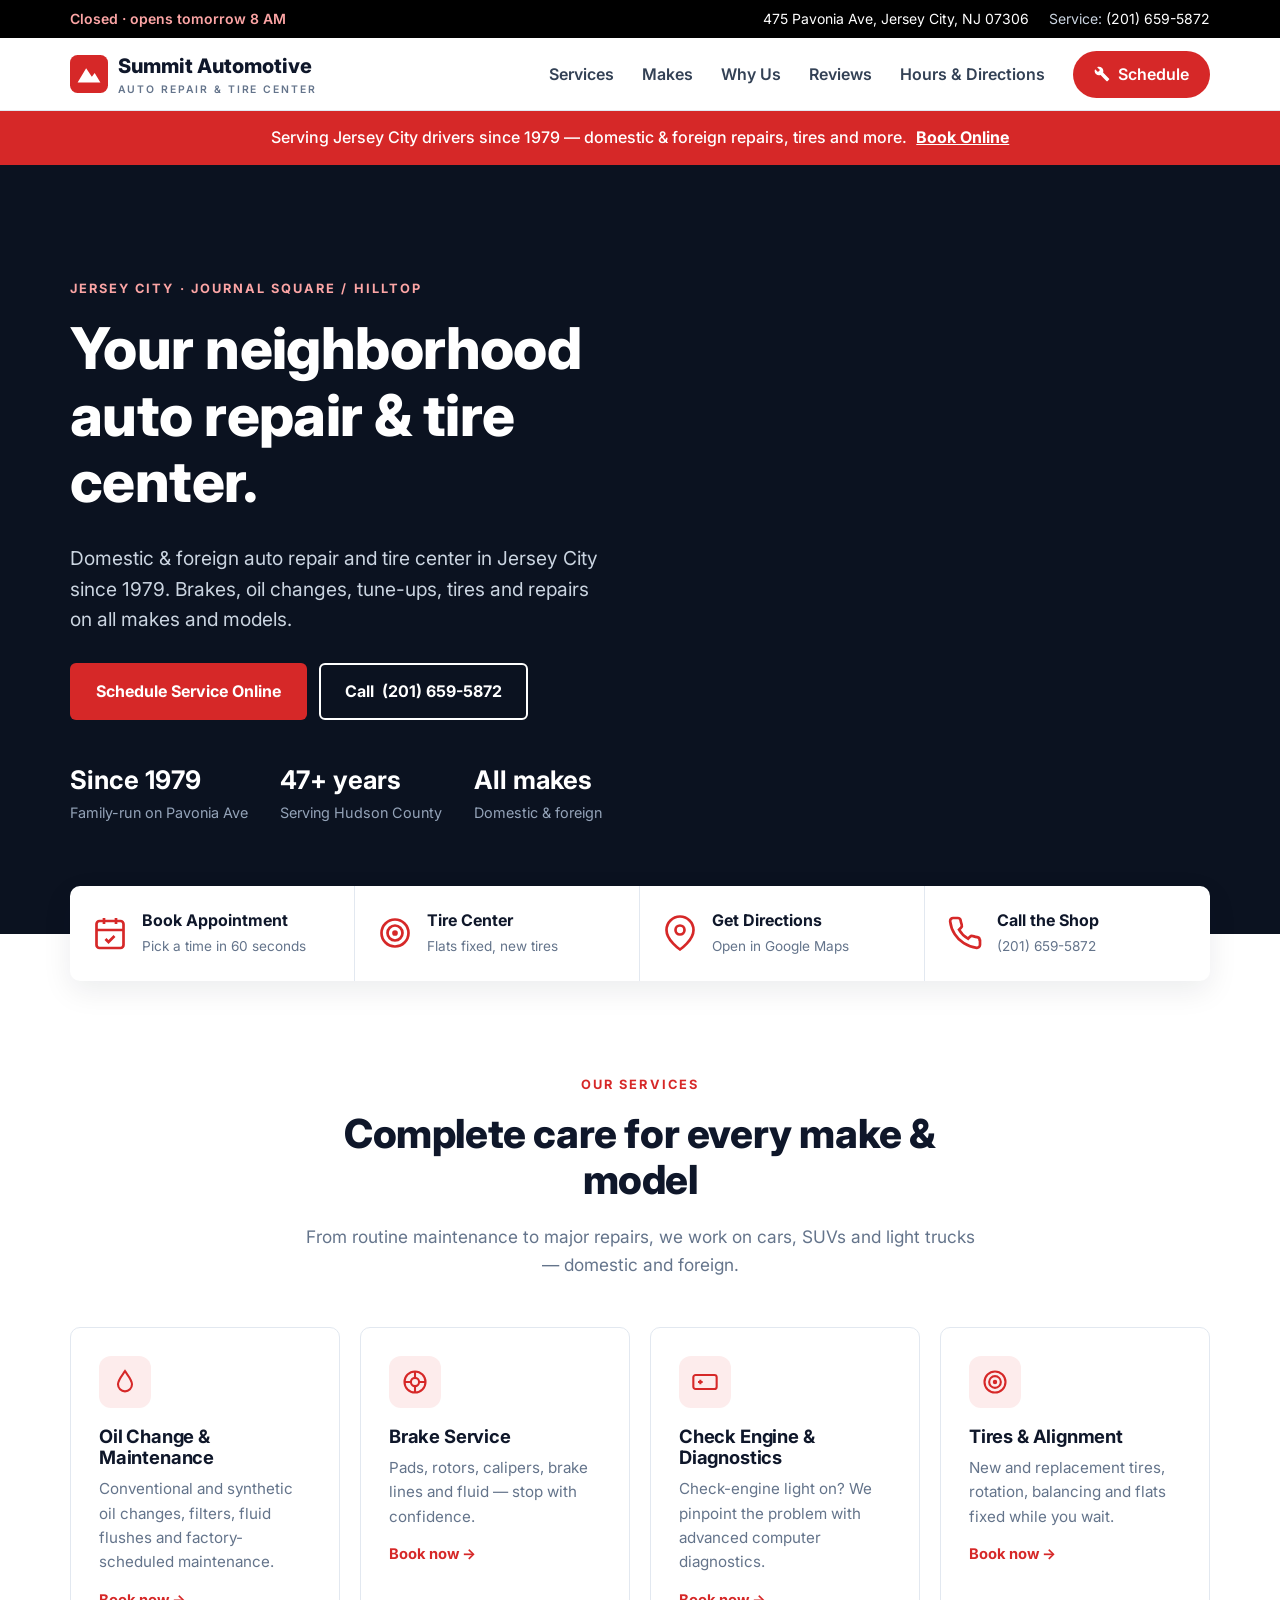
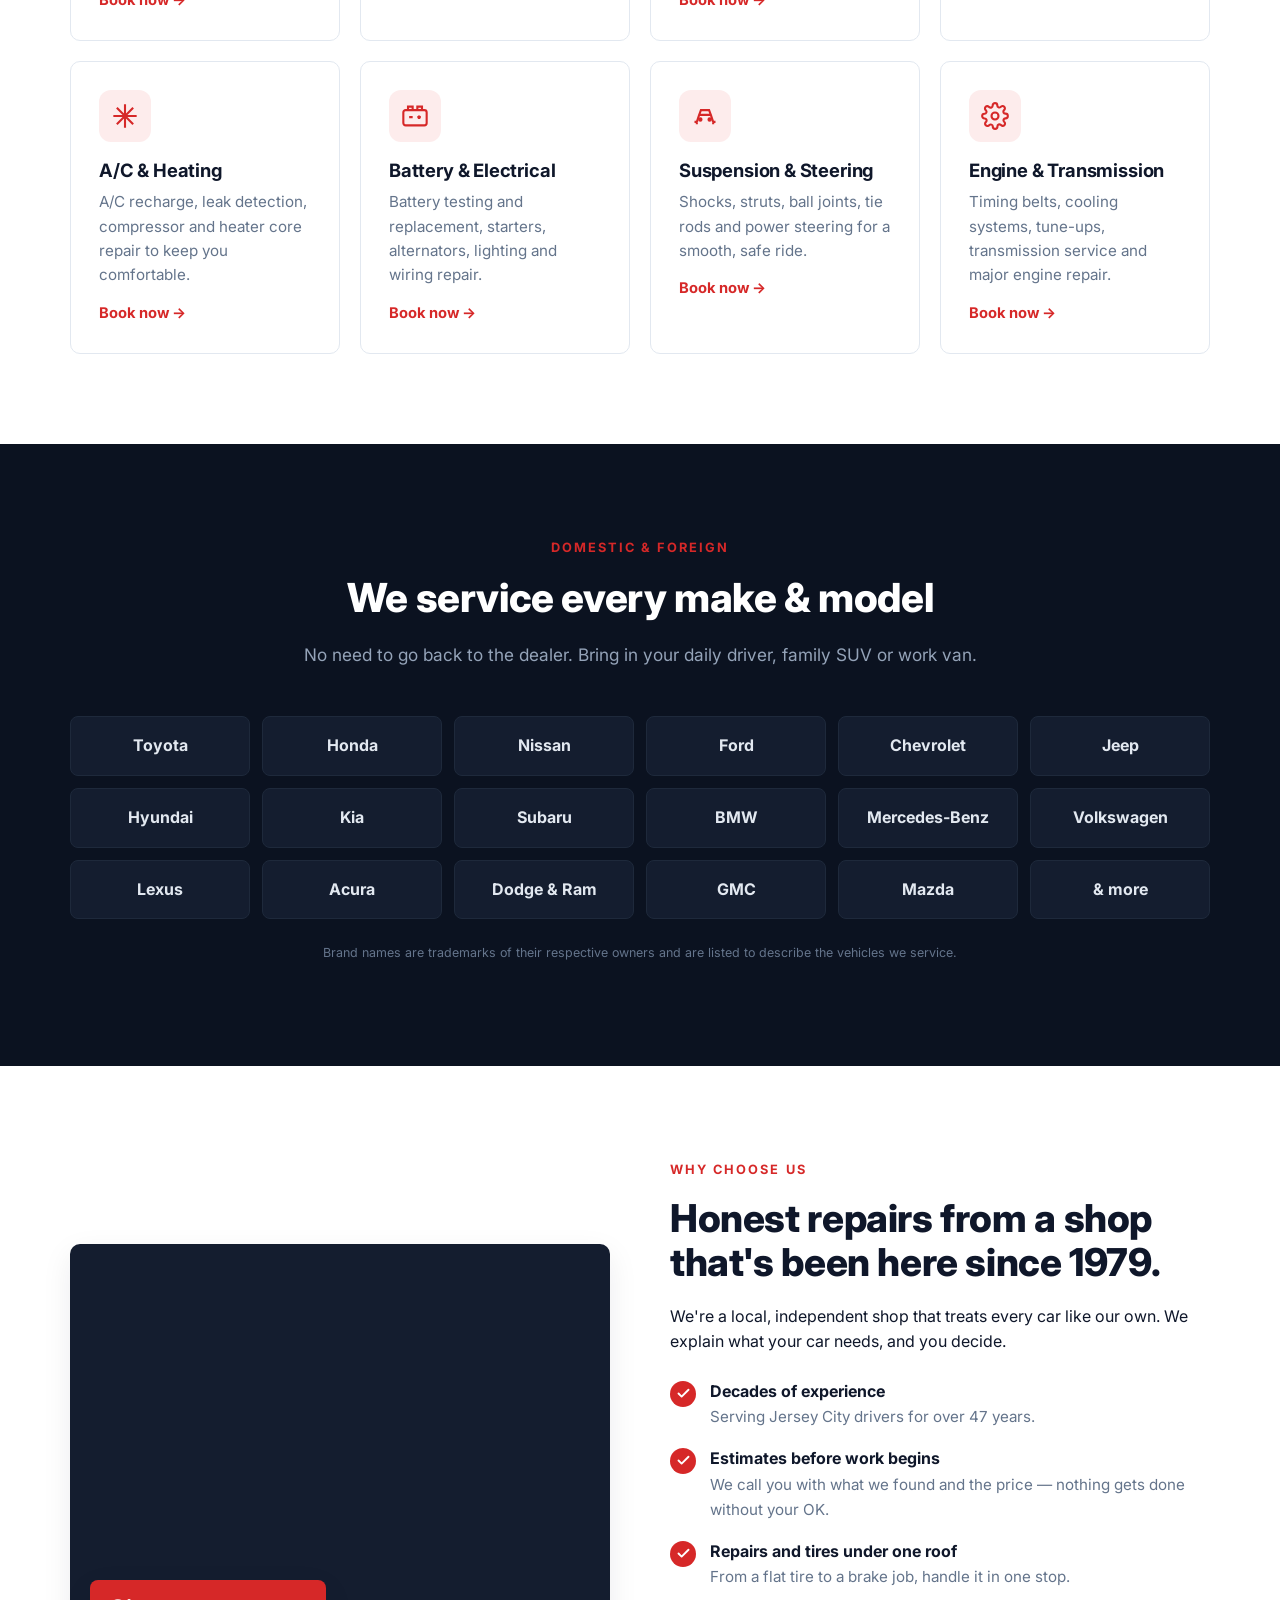
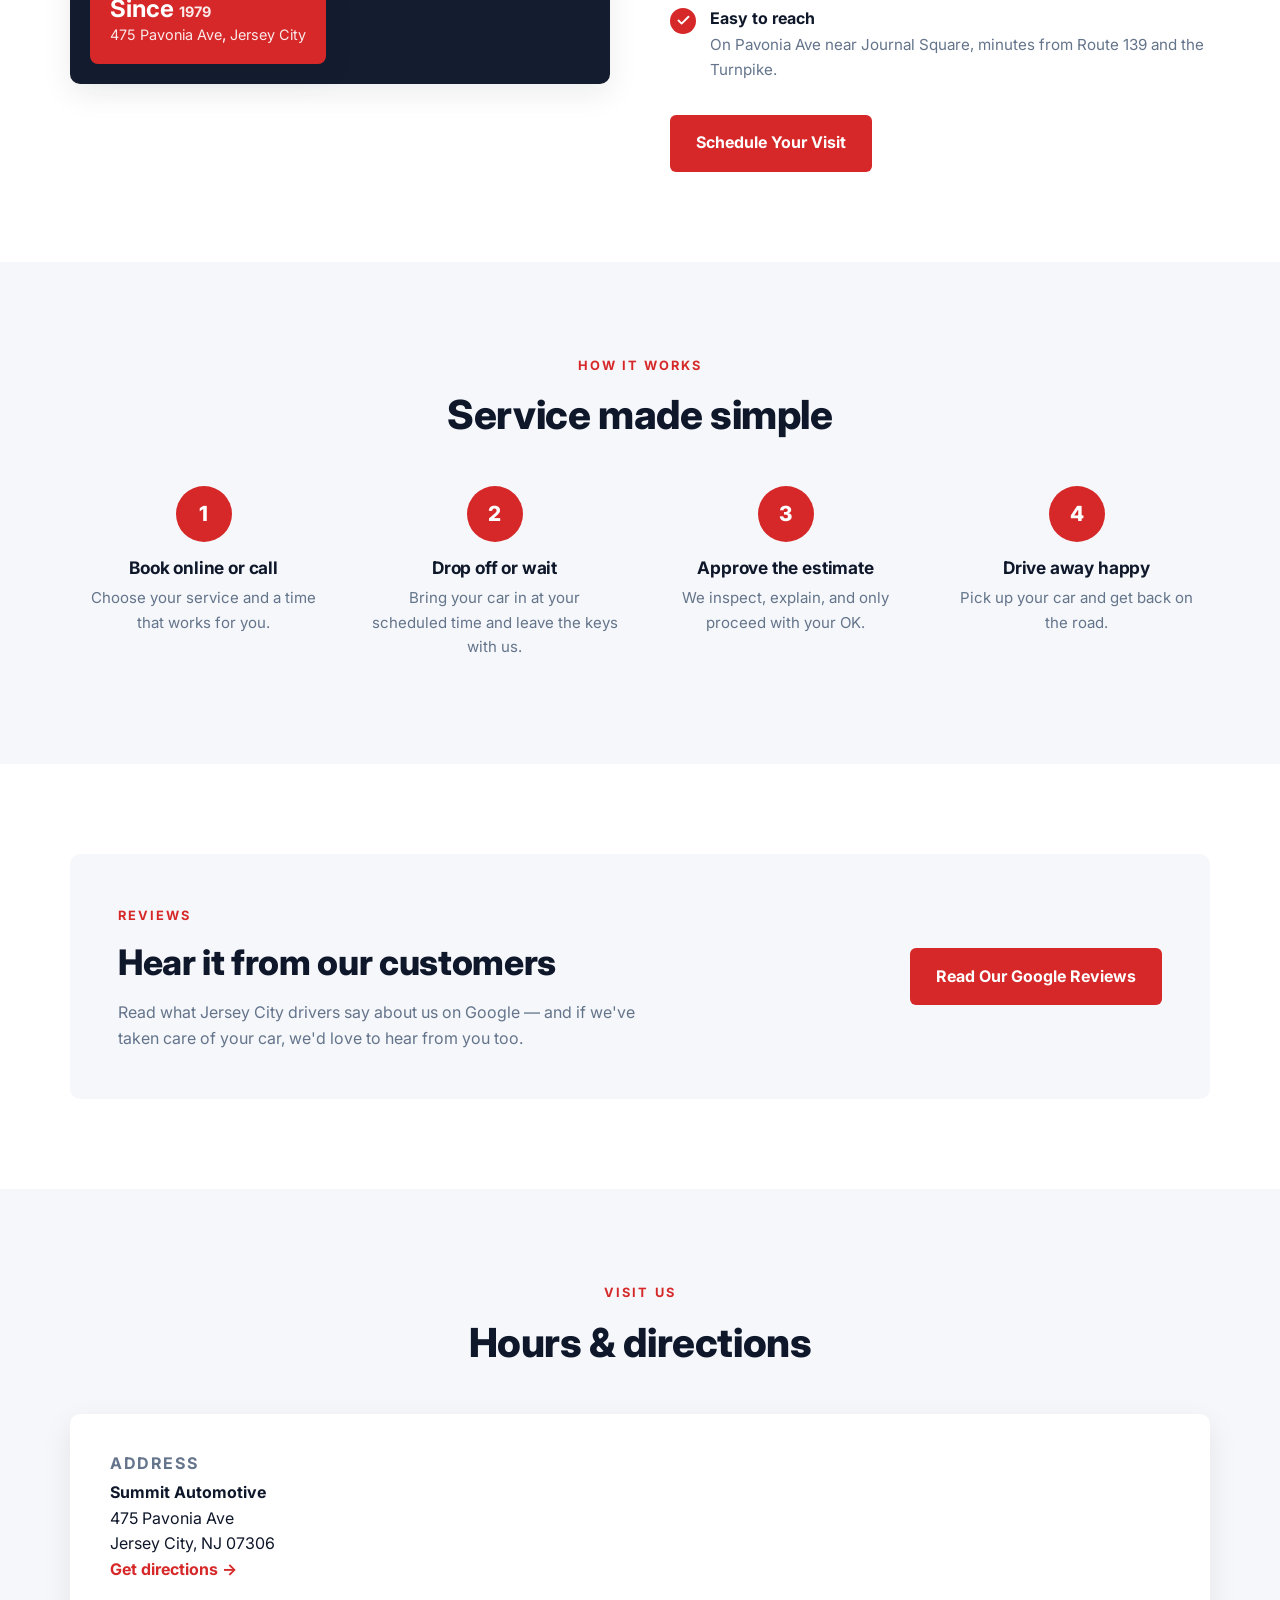
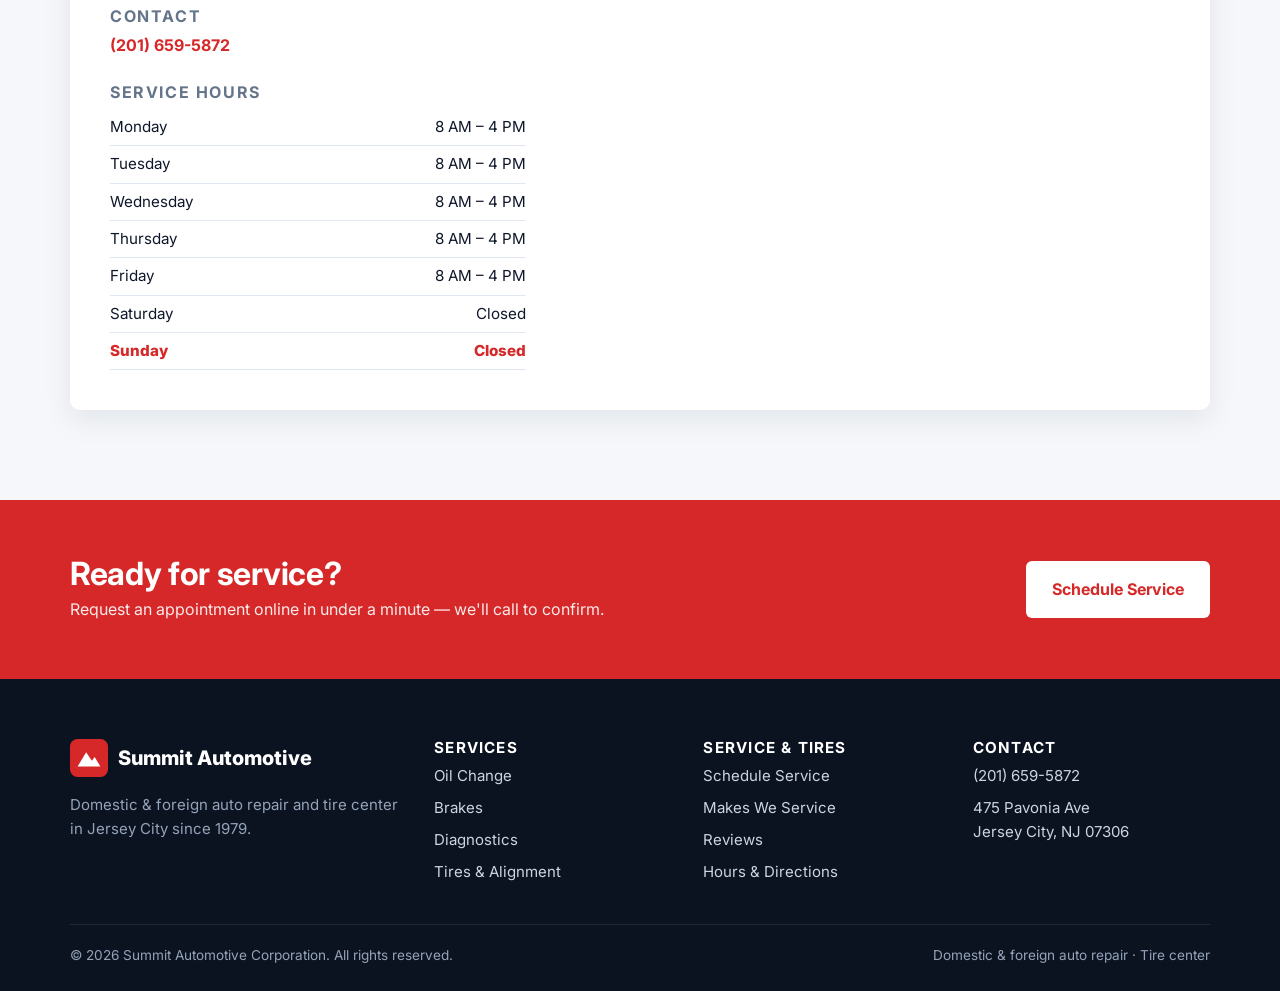
==== commit 341ab181: "Improve mobile layout Compact one-line top bar, shorter promo strip, tighter hero and section spacin" ====
--- a/index.html
+++ b/index.html
@@ -15,7 +15,7 @@
   <div class="topbar">
     <div class="container">
       <div><span data-open-now class="open-now"></span></div>
-      <div class="topbar-right"><a data-shop-href="maps" data-shop="address"></a><span>Service: <a data-shop-href="phone" data-shop="phone"></a></span></div>
+      <div class="topbar-right"><a data-shop-href="maps" data-shop="address" class="hide-sm"></a><span><span class="hide-sm">Service: </span> <a data-shop-href="phone" data-shop="phone"></a></span></div>
     </div>
   </div>
 
@@ -38,7 +38,7 @@
   </header>
 
   <div class="promo-strip">
-    <div class="container">Serving Jersey City drivers since <span data-shop="since"></span> — domestic &amp; foreign repairs, tires and more. <a href="schedule-service.html">Book Online</a></div>
+    <div class="container"><span class="hide-sm">Serving Jersey City drivers since <span data-shop="since"></span> — domestic &amp; foreign repairs, tires and more.</span><span class="show-sm">Jersey City auto repair &amp; tires since <span data-shop="since"></span>.</span> <a href="schedule-service.html">Book Online</a></div>
   </div>
 
   <main>
--- a/css/styles.css
+++ b/css/styles.css
@@ -396,3 +396,92 @@
 .why-badge { position: absolute; left: 20px; bottom: 20px; background: var(--accent); color: #fff; padding: 16px 20px; border-radius: 8px; box-shadow: var(--shadow); }
 .why-badge strong { display: block; font-size: 1.5rem; line-height: 1.1; }
 .why-badge span { font-size: .9rem; opacity: .9; }
+
+/* ================= Mobile refinements ================= */
+.show-sm { display: none; }
+input, select, textarea { font-size: 16px; } /* stops iOS zooming into fields */
+.logo > span { white-space: nowrap; }
+
+@media (max-width: 640px) {
+  .hide-sm { display: none !important; }
+  .show-sm { display: inline; }
+  .container { padding: 0 16px; }
+
+  /* Compact one-line top bar: open status + phone */
+  .topbar { font-size: .8rem; }
+  .topbar .container { flex-wrap: nowrap; padding-top: 6px; padding-bottom: 6px; align-items: center; }
+  .topbar-right { gap: 0; flex: none; white-space: nowrap; }
+  .topbar .open-now { overflow: hidden; text-overflow: ellipsis; white-space: nowrap; min-width: 0; }
+  .topbar .container > div:first-child { min-width: 0; overflow: hidden; }
+
+  .header .container { height: 62px; }
+  .nav { top: 62px; max-height: calc(100vh - 62px); overflow-y: auto; }
+  .logo { font-size: 1.05rem; gap: .5rem; }
+  .logo-mark { width: 32px; height: 32px; }
+  .logo small { font-size: .55rem; letter-spacing: .12em; }
+  .nav a { padding: 14px 0; font-size: 1.05rem; }
+
+  .promo-strip { padding: 10px 0; font-size: .88rem; }
+
+  .hero .container { padding-top: 48px; padding-bottom: 88px; }
+  .hero h1 { font-size: 2rem; }
+  .hero p.lead { font-size: 1.02rem; }
+  .eyebrow { font-size: .72rem; letter-spacing: .12em; }
+  .hero-actions .btn { flex: 1 1 100%; padding: 1em; }
+  .hero-badges { gap: 1rem 1.5rem; margin-top: 1.75rem; }
+  .hero-badges div { flex: 1 1 40%; font-size: .82rem; }
+  .hero-badges strong { font-size: 1.2rem; }
+
+  .quick { margin-top: -40px; }
+  .quick-grid a { padding: 16px; }
+
+  .section { padding: 56px 0; }
+  .section-head { margin-bottom: 2rem; }
+  .service { padding: 22px; }
+  .why-img { min-height: 220px; }
+  .reviews-cta .btn, .cta-band .btn, .why .btn { width: 100%; }
+  .visit-info { padding: 24px; }
+  .visit iframe { min-height: 260px; }
+  .cta-band { padding: 40px 0; }
+  .footer { padding-top: 44px; }
+
+  /* Schedule page */
+  .notice { margin: 24px auto 18px; }
+  .notice mark { font-size: 1.05rem; }
+  .notice p { font-size: .92rem; }
+  .sched-hero { min-height: 0; padding: 36px 16px; margin: 0 -16px; border-radius: 0; }
+  .sched-hero h1 { font-size: 1.75rem; }
+  .sched-hero p { font-size: .95rem; }
+  .lookup .btn { padding: .6em 1em; letter-spacing: .08em; }
+  .scheduler-wrap { margin-top: 24px; padding: 0 12px; }
+  .progress li { min-width: 0; flex: 1; padding: 14px 4px; font-size: 0; }
+  .progress li .num { margin: 0; font-size: .8rem; width: 28px; height: 28px; }
+  .progress li.active { font-size: .78rem; flex: 2.2; }
+  .progress li.active .num { margin-right: 6px; }
+  .progress { overflow: hidden; }
+  .step-body { padding: 22px 18px; }
+  .step-body h2 { font-size: 1.3rem; }
+  .step-nav { padding: 14px 18px; }
+  .step-nav .btn { flex: 1; }
+  .date-strip { margin: 0 -18px 18px; padding: 0 18px 8px; }
+  .date-btn { width: 68px; }
+  .slots { grid-template-columns: repeat(3, 1fr); }
+  .slot { padding: 12px 4px; }
+  .review-item { padding: 14px; }
+  .confirm { padding: 40px 8px; }
+  .confirm .hero-actions .btn { flex: 1 1 100%; }
+  .prose { padding: 40px 16px 56px; }
+  .prose h2 { font-size: 1.2rem; }
+}
+
+@media (max-width: 360px) {
+  .logo small { display: none; }
+  .hero h1 { font-size: 1.75rem; }
+  .slots { grid-template-columns: repeat(2, 1fr); }
+}
+
+/* Tablets */
+@media (min-width: 641px) and (max-width: 960px) {
+  .hero .container { padding-top: 80px; padding-bottom: 100px; }
+  .section { padding: 72px 0; }
+}
